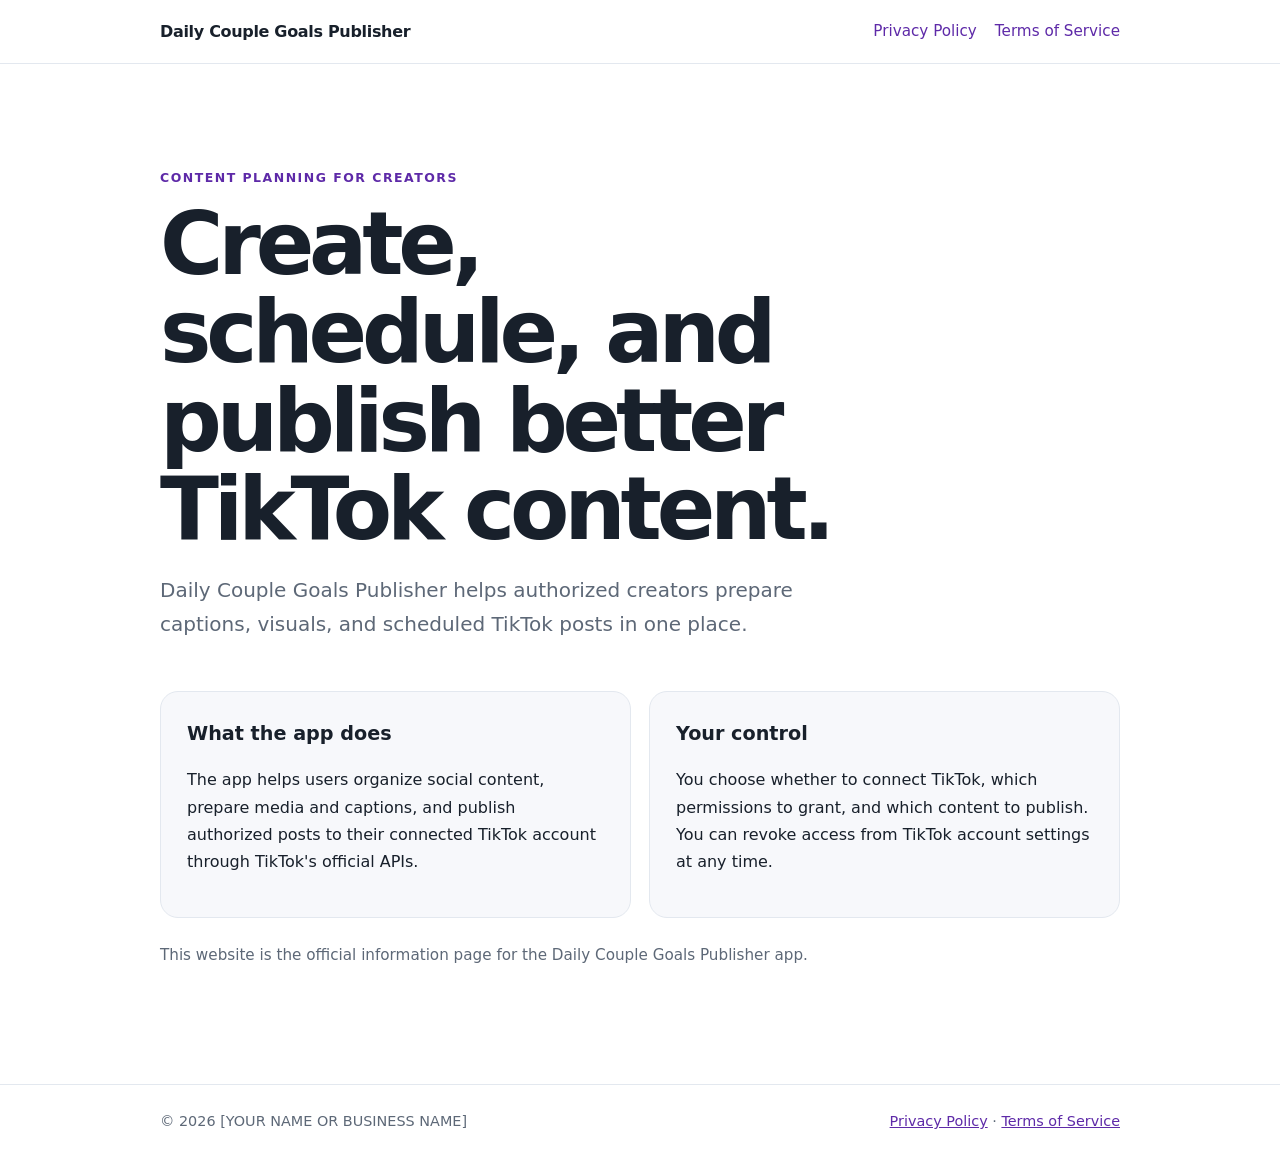
==== index.html @ e7ca1d6d "Add files via upload" ====
<!doctype html>
<html lang="en">
<head>
  <meta charset="utf-8">
  <meta name="viewport" content="width=device-width, initial-scale=1">
  <title>Daily Couple Goals Publisher</title>
  <meta name="description" content="A content planning and publishing tool for TikTok creators.">
  <link rel="stylesheet" href="styles.css">
</head>
<body>
  <header class="site-header">
    <div class="container nav-wrap">
      <a class="brand" href="index.html">Daily Couple Goals Publisher</a>
      <nav aria-label="Primary navigation">
        <a href="privacy.html">Privacy Policy</a>
        <a href="terms.html">Terms of Service</a>
      </nav>
    </div>
  </header>

  <main class="container hero">
    <p class="eyebrow">Content planning for creators</p>
    <h1>Create, schedule, and publish better TikTok content.</h1>
    <p class="lead">Daily Couple Goals Publisher helps authorized creators prepare captions, visuals, and scheduled TikTok posts in one place.</p>
    <div class="card-grid">
      <section class="card">
        <h2>What the app does</h2>
        <p>The app helps users organize social content, prepare media and captions, and publish authorized posts to their connected TikTok account through TikTok's official APIs.</p>
      </section>
      <section class="card">
        <h2>Your control</h2>
        <p>You choose whether to connect TikTok, which permissions to grant, and which content to publish. You can revoke access from TikTok account settings at any time.</p>
      </section>
    </div>
    <p class="notice">This website is the official information page for the Daily Couple Goals Publisher app.</p>
  </main>

  <footer class="site-footer">
    <div class="container footer-wrap">
      <span>© 2026 [YOUR NAME OR BUSINESS NAME]</span>
      <span><a href="privacy.html">Privacy Policy</a> · <a href="terms.html">Terms of Service</a></span>
    </div>
  </footer>
</body>
</html>
---- styles.css ----
:root { --ink:#18202b; --muted:#5d6877; --line:#e3e8ef; --accent:#8246d9; --accent-dark:#5e2aa8; --surface:#f7f8fb; }
* { box-sizing: border-box; }
body { margin:0; color:var(--ink); background:white; font:16px/1.7 system-ui,-apple-system,BlinkMacSystemFont,"Segoe UI",sans-serif; }
a { color:var(--accent-dark); }
.container { width:min(100% - 40px, 960px); margin-inline:auto; }
.site-header { border-bottom:1px solid var(--line); background:#fff; }
.nav-wrap,.footer-wrap { display:flex; align-items:center; justify-content:space-between; gap:20px; padding:18px 0; }
.brand { color:var(--ink); font-weight:750; text-decoration:none; letter-spacing:-.02em; }
nav { display:flex; gap:18px; flex-wrap:wrap; }
nav a { text-decoration:none; font-size:.95rem; }
.hero { padding:90px 0 100px; }
.eyebrow { color:var(--accent-dark); font-size:.78rem; font-weight:800; letter-spacing:.12em; text-transform:uppercase; }
h1 { max-width:760px; margin:10px 0 20px; font-size:clamp(2.5rem,7vw,5.4rem); line-height:1.02; letter-spacing:-.06em; }
.lead { max-width:680px; color:var(--muted); font-size:1.25rem; }
.card-grid { display:grid; grid-template-columns:repeat(2,minmax(0,1fr)); gap:18px; margin:50px 0 25px; }
.card { padding:26px; border:1px solid var(--line); border-radius:18px; background:var(--surface); }
.card h2 { margin-top:0; font-size:1.2rem; }
.notice { color:var(--muted); font-size:.95rem; }
.document { max-width:780px; padding:65px 0 90px; }
.document h1 { font-size:clamp(2.4rem,6vw,4.4rem); }
.document h2 { margin-top:42px; font-size:1.35rem; }
.document p { color:#364152; }
.document code { padding:.12em .35em; border-radius:5px; background:#f0eef7; }
.site-footer { border-top:1px solid var(--line); color:var(--muted); font-size:.9rem; }
.footer-wrap { padding:24px 0; }
@media (max-width:700px) { .nav-wrap,.footer-wrap { align-items:flex-start; flex-direction:column; } .hero { padding-top:55px; } .card-grid { grid-template-columns:1fr; } }
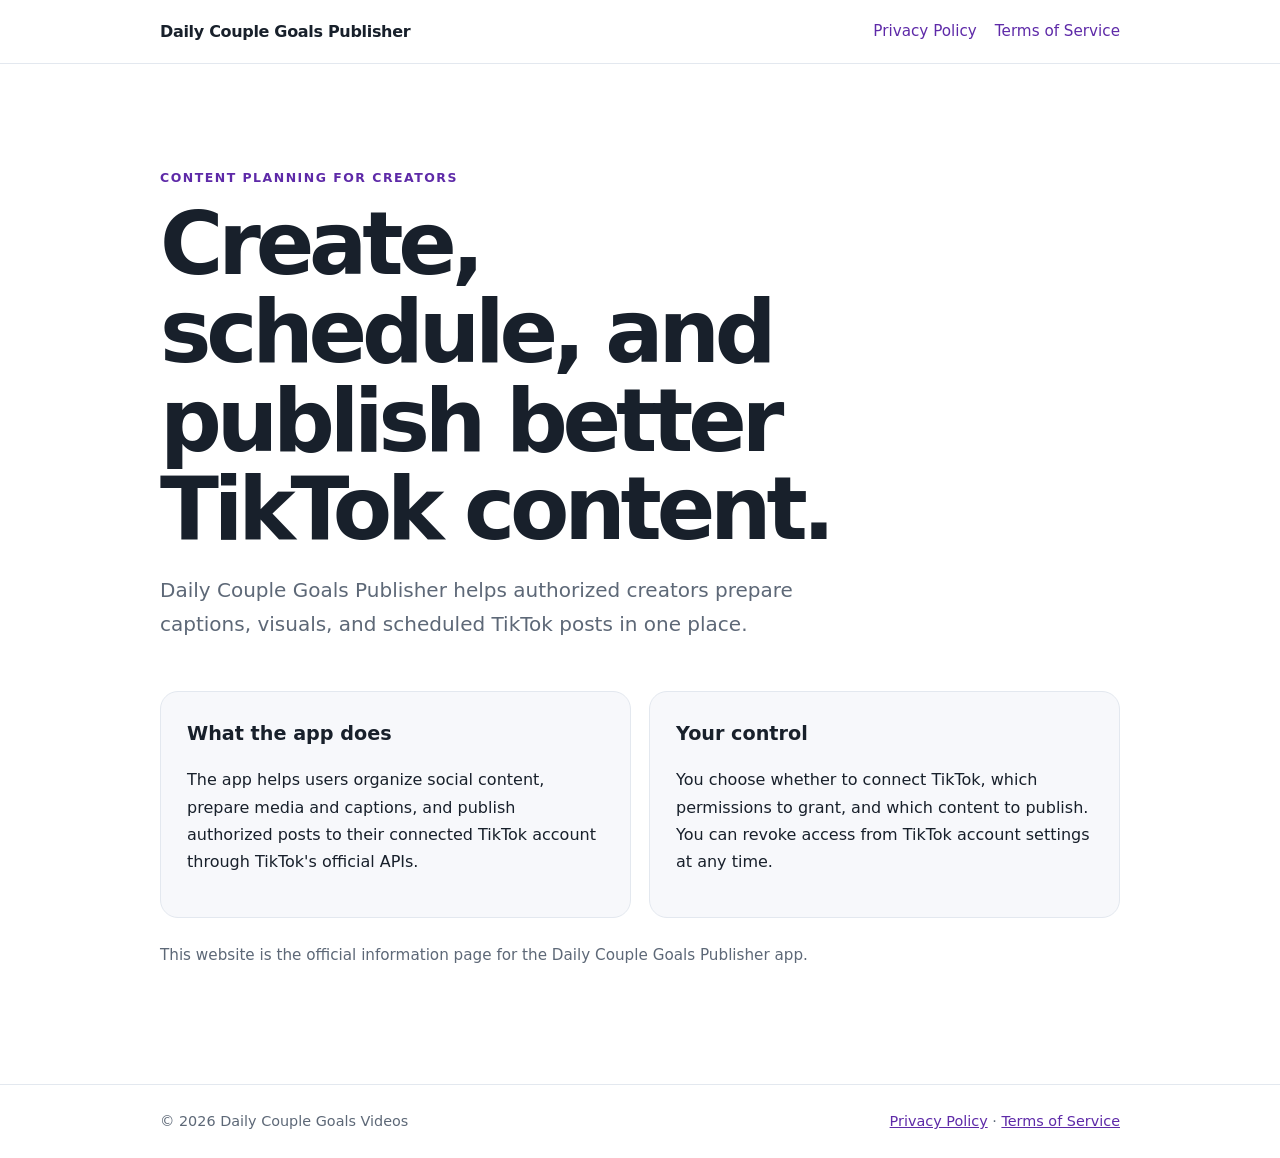
==== commit 3e7cb5b3: "Add files via upload" ====
--- a/index.html
+++ b/index.html
@@ -37,7 +37,7 @@
 
   <footer class="site-footer">
     <div class="container footer-wrap">
-      <span>© 2026 [YOUR NAME OR BUSINESS NAME]</span>
+      <span>© 2026 Daily Couple Goals Videos</span>
       <span><a href="privacy.html">Privacy Policy</a> · <a href="terms.html">Terms of Service</a></span>
     </div>
   </footer>
